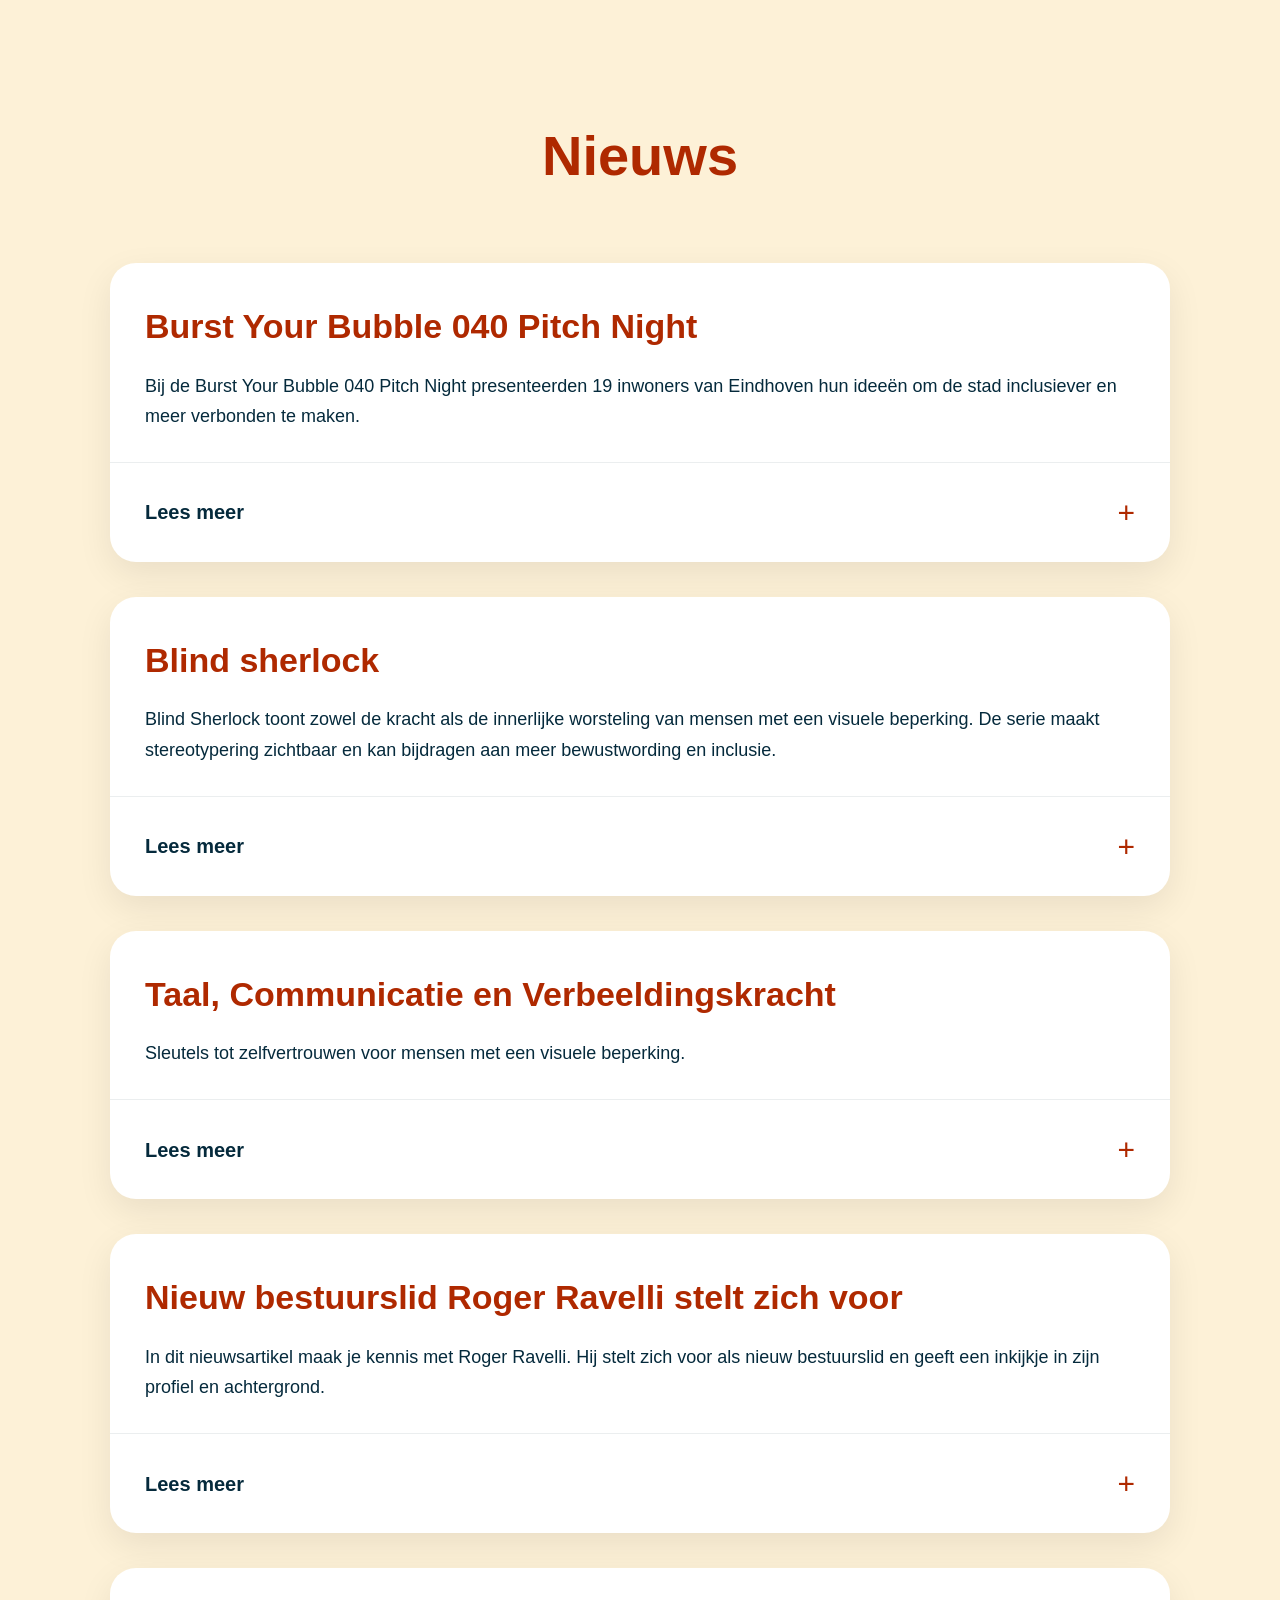
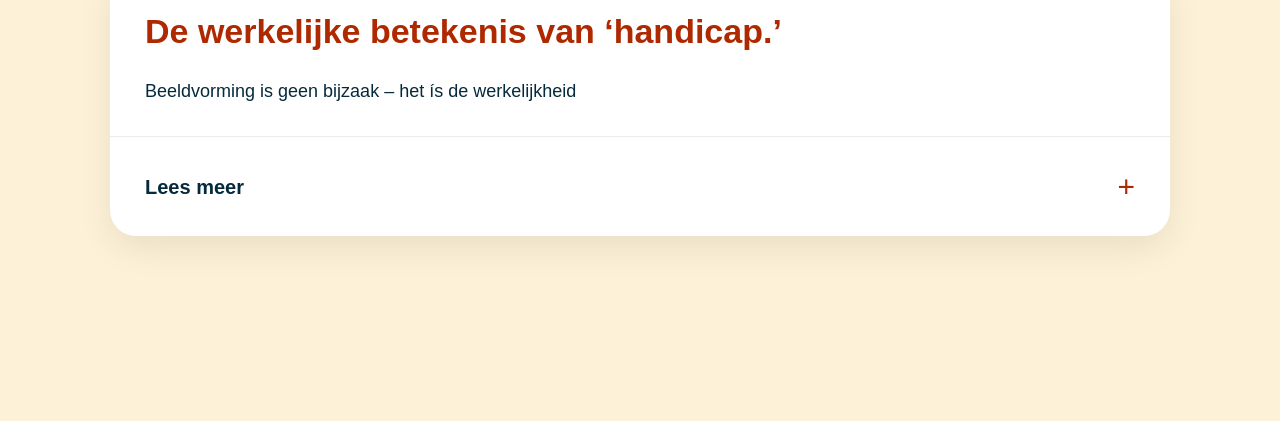
==== nieuws.html @ 04411ce0 "nieuwe paginas" ====
<!DOCTYPE html>
<html lang="en">

<head>
    <meta charset="UTF-8">
    <meta name="viewport" content="width=device-width, initial-scale=1.0">
    <title>Nieuws</title>
    <link href="nieuws.css" rel="stylesheet">

</head>

<body>
    <header>

    </header>
        <main>
            <h1>Nieuws</h1>
            <section>
                <h2>Burst Your Bubble 040 Pitch Night</h2>

                <p>
                    Bij de Burst Your Bubble 040 Pitch Night presenteerden 19 inwoners van Eindhoven hun ideeën om de
                    stad inclusiever en meer verbonden te maken.
                </p>

                <details>
                    <summary>Lees meer</summary>

                    <p>
                        Tijdens de Burst Your Bubble 040 Pitch Night werden 19 ideeën gepresenteerd door creatieve en
                        verbindende inwoners met doel Eindhoven de meest inclusieve stad van Nederland maken.

                    <p>De jury selecteerde de top 6, waaruit het publiek uiteindelijk deze 3 winnaars koos:
                        Peter Meulenman en Gerard Kwak van VIPLab, een ontmoetings en maakplek voor slechtzienden.
                        Marjolein Gravendeel, Sneha Rani Augustine en Wilma Hartman van Open Space Classroom, een
                        initiatief voor basisscholen dat gericht is op meer verbinding en empowerment onder kinderen.
                        Carine Visagie met Between Strangers: Eindhoven, een podcast die echte verhalen vertelt.
                        "We zijn ontzettend trots op alle pitchers en op iedereen in het publiek die heeft gestemd op de
                        finalisten", aldus organisator Ineke Hurkmans. "We blijven met hen samenwerken om Eindhoven
                        inclusiever te maken."
                        De volgende Burst Your Bubble 040-bijeenkomst vindt plaats op 23 februari in de Hangar in
                        Meerhoven.</p>

                    <ul>
                        <li>19 ideeën gepresenteerd</li>
                        <li>3 winnende projecten</li>
                        <li>Focus op inclusie in Eindhoven</li>
                    </ul>
                </details>
            </section>



            <section>
                <h2>Blind sherlock</h2>

                <p>
                    Blind Sherlock toont zowel de kracht als de innerlijke worsteling van mensen met een visuele
                    beperking. De serie maakt stereotypering zichtbaar en kan bijdragen aan meer bewustwording en
                    inclusie.
                </p>

                <details>
                    <summary>Lees meer</summary>

                    <p>
                        Tijdens de Burst Your Bubble 040 Pitch Night werden 19 ideeën gepresenteerd door creatieve en
                        verbindende inwoners met doel Eindhoven de meest inclusieve stad van Nederland maken.

                    <p>Blind sherlock is een serie op Netflix die gaat vooral over een man die visueel beperkt is en bij
                        de politie solliciteert om zijn bijzondere natuurlijke gave te laten blijken. En die gave houdt
                        in dat hij geluiden goed kan filteren, deze kan identificeren en interpreteren om een misdaad
                        mede op te lossen. De hoofdrolspeler Bart Kelchtermans (Roman in de serie) is in werkelijkheid
                        ook blind en komt ook zeker waarheidsgetrouw over. De serie is leuk entertainment, spannend en
                        geeft een inkijkje in de wereld van blinden en slechtzienden. Het lijkt me interessant om hier
                        even bij stil te staan en wat analyse op los te laten, hetzij zeer beperkt. Als ervaringsgenoot
                        en psycholoog vind ik het interessant om hier wat dieper op in te gaan. Ik wil graag een korte
                        analyse maken van het personage en hoe dat overeenkomt met de realiteit. Ik denk dat we hier wel
                        wat van kunnen leren mbt bewustzijn creëren voor de doelgroep en dat de vips (visually impaired
                        person) zelf ook meer inzicht in zichzelf kunnen krijgen. De serie laat bijvoorbeeld ook wat
                        stereotyperingen zien t.a.v. mensen met een visuele beperking. men is weinig bekend met vips,
                        zien ze niet in de omgeving. Wij zijn weinig zichtbaar in het straatbeeld althans de stoklopers,
                        maar vele slechtzienden lopen niet met een stok of hebben die misschien in de tas verborgen! By
                        the way, er zijn minimaal 500 000 vips in NL, vele zijn onderweg met een progressieve aandoening
                        en er komt een schokkende toename de komende jaren, ruim 1miljoen in 2050. Roman in de serie is
                        begaafd om geluiden te identificeren die zienden minder goed kunnen waarnemen. Dit is of kan
                        zeker ook in de werkelijkheid zo zijn. We zijn immers afhankelijk om hier focus op te hebben,
                        vooral om goed te oriënteren, onze weg te vinden en te overleven. In wezen zoeken wij vips een
                        soort compensatie door de ogen te vervangen. Er zijn vips die daarom ook werken bij de politie
                        of andere organisaties die geluiden, stemmen of gevoeligheden kunnen identificeren, zoals bij
                        klantenservice om vooral klanten goed te woord te staan en adequaat kunnen helpen. Hier kan je
                        nog veel sterker op inspelen door juist deze skills nog veel scherper te ontwikkelen. Hier
                        zitten nog vele banen in het verschiet als dat bewustzijn eenmaal is ingedaald, ook bij de
                        doelgroep zelf, maar zeker bij potentiële werkgevers. Wij zijn hiermee bezig om passende
                        trainingen voor te ontwikkelen. Je ziet dan dat je de focus kunt leggen op het versterken van
                        taalvermogen, communicatie en verbeeldingskracht. Deze elementen zijn voor iedereen van groot
                        belang, maar voor vips essentieel om te overleven en om het leven ook zinvol te maken en
                        betekenis te geven. Het gaat van overleven naar zinvol leven. Terug naar de serie. Opvallend ook
                        de motivatie van Roman dat hij zich wil bewijzen t.a.v. de omgeving. Het is vaak een strijd om
                        net zo goed te willen zijn als zienden of zelfs ze te overtreffen omdat je vaak niet serieus
                        wordt genomen, bijvoorbeeld, wat kan je nu met een oogbeperking betekenen in de samenleving!
                        Hier zitten vele psycho-sociale processen achter: met name je plaats vinden in de samenleving en
                        je leven vorm te geven. Dit zijn ingewikkelde processen en zorgt voor veel stress, onzekerheid
                        en heeft vooral doorzettingsvermogen nodig en te zien wat jouw ware identiteit is. De kunst om
                        het participeren ook niet te zien als strijd met anderen, maar je eigen weg vinden met jouw
                        kwaliteiten, want niemand is hetzelfde en heeft andere kwaliteiten. Het gaat om elkaar aan te
                        vullen. Wat de een mist heeft de ander in zich principe! Iedereen wil namelijk participeren,
                        maar hoe doe je dat? Ook Roman worstelt met zijn identiteit, overvraagt zichzelf, is teveel op
                        zijn ego-gericht, heeft moeite met verandering en zijn acceptatieproces mbt tot zijn
                        oogbeperking is wat wankel. En dat merk je als de situatie erg stressvol wordt en je identiteit
                        niet goed geworteld is. Ook dit zijn normale processen voor vips en moet je mee leren omgaan. Je
                        ziet ook dat als hij zich meer openstelt, de situatie meer bewust is geworden en minder
                        ego-gericht is er een ander perspectief ontwaakt. Deze serie is natuurlijk fictie, maar heeft
                        zeker elementen in zich waar we iets mee kunnen, waar we bewust van kunnen worden. Ik weet niet
                        wat de intenties waren van de schrijvers, maar het kan werken om meer bewustzijn te creëren met
                        deze serie. Maar we moeten wel weg blijven van de stereotyperingen die ook hier te zien zijn –
                        niet serieus genomen worden, meewarig worden aangekeken, wat doet die blinde hier, totdat men
                        een bijzonder talent ziet wat alles overstijgt. Laten we ervan uitgaan dat ieder mens bijzonder
                        is, vele talenten heeft, en zijn potentieel kan benutten en vooral volwaardig met eigenwaarde
                        mee wil doen in de samenleving, ieder op zijn manier. Dit is geen fictie, maar zijn feiten. Er
                        zitten echter nog steeds vele psychologische en sociale processen in de weg om als vip
                        volwaardig mee te kunnen doen in de samenleving: overheid, werkgevers, belangenorganisaties
                        moeten veel meer hun best doen om werkelijk inclusief te zijn. Ik hoop dat deze serie een
                        startpunt kan zijn tot gesprekken en inzichten creëren die de vips en de samenleving recht doen.
                        De vips moeten ook zelf veel meer bezig zijn met persoonlijke ontwikkeling om de beste versie
                        van zichzelf te ontwikkelen. Tevens is het aan de samenleving als geheel om een juist beeld te
                        krijgen van vips en ruimte maken voor volledige participatie, dat is geen trend, maar een
                        noodzaak. We worden hier allemaal wijzer van.</p>

                    <!-- <ul>
                        <li>19 ideeën gepresenteerd</li>
                        <li>3 winnende projecten</li>
                        <li>Focus op inclusie in Eindhoven</li>
                    </ul> -->
                </details>
            </section>

            <section>
                <h2>Taal, Communicatie en Verbeeldingskracht</h2>

                <p>
                    Sleutels tot zelfvertrouwen voor mensen met een visuele beperking.
                </p>

                <details>
                    <summary>Lees meer</summary>

                    <p>
                        Voor mensen met een visuele beperking is het dagelijks leven vaak ingericht op aanpassing en
                        overleving. Dit vraagt veel energie en aandacht, en het risico bestaat dat er daardoor te weinig
                        ruimte overblijft voor persoonlijke groei op andere gebieden — zoals taalontwikkeling,
                        communicatie en verbeeldingskracht. Terwijl juist deze vermogens fundamenteel zijn voor een
                        volwaardig, betekenisvol leven.
                        Meer dan woorden: waarom taal zo belangrijk is?
                        Wanneer het zicht afneemt of geheel verdwijnt, wordt het horen en begrijpen van taal de
                        belangrijkste manier om contact te maken met de wereld en met anderen. Gezichtsuitdrukkingen,
                        lichaamstaal en visuele context vallen weg. Daardoor moet je kunnen vertrouwen op wat iemand
                        zegt — en vooral op hoe het gezegd wordt. Toon, nuance, emotionele lading en woordkeuze krijgen
                        ineens een veel grotere betekenis. </p>

                    <article>
                        <h3>Het onderbelichte belang van verbeeldingskracht
                        </h3>

                        <p>
                            Naast taal is ook verbeeldingskracht onmisbaar. Als je niet kunt zien wat iemand bedoelt,
                            moet je het je kunnen voorstellen. Innerlijke beelden maken het mogelijk om informatie te
                            interpreteren, gesprekken te volgen en ideeën tot leven te brengen. Verbeeldingskracht helpt
                            bovendien om creatief te denken, om nieuwe oplossingen te vinden en om richting te geven aan
                            je leven en werk. Het is het startpunt van elke droom en elk doel. Zonder verbeelding
                            blijven mogelijkheden onzichtbaar en benut je niet je ware potentieel.
                        </p>

                        <h3>Waarom komt dit zo weinig tot bloei?</h3>
                        <p>

                            Veel mensen met een visuele beperking zijn vooral bezig met ‘overleven’ in plaats van
                            ‘leven’. De focus ligt op praktische uitdagingen, en dat gaat vaak ten koste van
                            zelfreflectie, taalontwikkeling en mentale groei. Daardoor ontstaat een beperkte blik op wat
                            er mogelijk is — en wordt communicatie vlak en onvolledig. Het gevolg? Een verarming van het
                            denken, een kwetsbaarder mentaal welzijn en soms zelfs psychisch-sociale klachten. Terwijl
                            juist taal, communicatie en verbeeldingskracht het fundament vormen van mentaal krachtig
                            zijn.
                        </p>

                        <h3>Investeren in taal is investeren in jezelf
                        </h3>
                        <p>
                            Bewust werken aan je taalvermogen en communicatieve vaardigheden is daarom geen luxe, maar
                            noodzaak. Het vergroot je denkvermogen, versterkt je zelfbeeld, en geeft je de mogelijkheid
                            om jezelf krachtiger neer te zetten — in gesprekken, in werk, in relaties. Hoe beter je je
                            kunt uitdrukken, hoe beter je in staat bent om ideeën te verwoorden, gevoelens te delen en
                            richting te geven aan je leven. Taal is niet alleen functioneel; het is ook een vorm van
                            zelfzorg en zelfontwikkeling.
                        </p>

                        <h3>Van beperking naar betekenisvol leven
                        </h3>
                        <p>
                            Een visuele beperking hoeft geen belemmering te zijn om werk te doen dat bij je past, of om
                            volwaardig deel te nemen aan de samenleving. Sterker nog: mensen met een visuele beperking
                            beschikken vaak over unieke talenten, gevoeligheden en inzichten die van grote waarde zijn
                            voor de maatschappij. Door te investeren in taal, communicatie en verbeeldingskracht kun je
                            deze kwaliteiten zichtbaar — en hoorbaar — maken. Zo kun je met zelfvertrouwen je plek
                            innemen, niet geleid door zicht, maar door inzicht.
                        </p>

                        <h3>Tot slot</h3>
                        <p>
                            We zijn ons vaak te weinig bewust van hoe belangrijk taal, communicatie en
                            verbeeldingskracht zijn. Zeker voor mensen met een visuele beperking vormen deze vermogens
                            de sleutel tot zelfredzaamheid, mentale gezondheid en een betekenisvol bestaan. Laat je niet
                            leiden door wat je niet kunt zien, maar door wat je in je hebt. </p>
                    </article>
                </details>
            </section>

            <section>
                <h2>Nieuw bestuurslid Roger Ravelli stelt zich voor</h2>

                <p>
                    In dit nieuwsartikel maak je kennis met Roger Ravelli. Hij stelt zich voor als nieuw bestuurslid en
                    geeft een inkijkje in zijn profiel en achtergrond.
                </p>

                <details>
                    <summary>Lees meer</summary>

                    <h3>Roger Ravelli – Profielschets</h3>
                    <p>Roger Ravelli (1966) groeide op in Bilthoven, als praktische denker en doener in een gezin vol
                        academici. Na de MTS en later de HTS Werktuigbouwkunde werkte hij in uiteenlopende technische en
                        creatieve omgevingen, waaronder ruim 5 jaar bij de Rijksakademie van Beeldende Kunsten, en 22
                        jaar bij NOVEM, AgentschapNL en de Rijksdienst voor Ondernemend Nederland (RVO). Toen op zijn
                        43ste de diagnose Centrale Areolaire Chorioidea Dystrofie werd gesteld, vielen de puzzelstukjes
                        op hun plaats. Zijn hele leven zag hij zwarte vlekken voor zijn ogen die door niemand serieus
                        werden genomen. Bij zijn diagnose was zijn zicht nog maar 20% en sindsdien is het teruggelopen.
                        Deze ingrijpende wending dwong hem zijn leven opnieuw in te richten. Via persoonlijke coaching,
                        visuele revalidatie en zijn passie voor beeldhouwen ontdekte hij nieuwe manieren om zijn
                        creativiteit en vakmanschap in te zetten. Filosofie en zelfreflectie kregen een belangrijke
                        plaats in zijn leven. In zijn vrijwilligerswerk combineert hij techniek, creativiteit en
                        mensgericht denken. Deze vaardigheden hoopt hij ook bij Stichting Videlio in te zetten om
                        innovatieve oplossingen te helpen ontwikkelen en implementeren die niet alleen technisch
                        uitblinken, maar ook toegankelijk en betekenisvol zijn voor deze doelgroep. Roger: “mijn ambitie
                        bij Stichting Videlio is om projecten te realiseren die verbinden, inspireren en duurzame impact
                        maken. Daarbij ligt mijn focus op het vertalen van complexe technische mogelijkheden naar
                        gebruiksvriendelijke toepassingen, met oog voor inclusie en beleving. Mijn persoonlijke
                        achtergrond leert me dat beperkingen vaak deuren openen naar nieuwe perspectieven. Ik ben er
                        goed in om verschillende brillen op te zetten om naar mezelf, de wereld en de samenleving te
                        kijken. Samen met anderen leer ik anders te zien.”</p>
                </details>
            </section>

            <section>
                <h2>De werkelijke betekenis van ‘handicap.’</h2>

                <p>
                    Beeldvorming is geen bijzaak – het ís de werkelijkheid </p>
                <details>
                    <summary>Lees meer</summary>

                    <h3>Roger Ravelli – Profielschets</h3>
                    <p>
                        De werkelijke betekenis van 'handicap.'
                        Hoe wij praten over mensen met een beperking, bepaalt hoe we hen zien. Hoe wij praten over
                        onszelf, bepaalt wie we durven zijn. Beeldvorming is geen oppervlakkig concept – het zit diep in
                        ons brein verweven. Als mensen steeds horen wat ze niet kunnen, dan zullen ze dat vaak gaan
                        geloven. Als ze alleen in hokjes worden geplaatst, is er weinig ruimte om buiten die kaders te
                        groeien. Daarom is het zo belangrijk om bewust te zijn van taal: metaforen, toon, verwachting,
                        beeldvorming. En om de ruimte te creëren om anders te kijken, anders te luisteren en anders te
                        spreken – zodat ook mensen met een visuele beperking zichzelf kunnen verwoorden in eigen taal,
                        op eigen wijze. Want pas dan komt ware inclusie tot bloei</p>
                    <h3>Wat is een Handicap eigenlijk?
                    </h3>
                    <p>Wat ís een handicap eigenlijk? Die vraag lijkt eenvoudig, maar is dat allerminst. Het antwoord
                        hangt sterk af van het perspectief dat je hanteert – en van de taal die je gebruikt. In het
                        sociale model betekent een handicap: het resultaat van een omgeving die niet toegankelijk, niet
                        inclusief en niet ingesteld is op mensen met een beperking. Een handicap is dus geen individueel
                        defect, maar een interactieprobleem. Je ondervindt pas een beperking, wanneer je omgeving je
                        belemmert om mee te doen. Denk aan het openbaar vervoer: als je niet kunt instappen omdat er
                        geen loopbrug is, geen begeleiding beschikbaar is of geen duidelijke bewegwijzering is voor
                        blinden en slechtzienden, dan ontstaat de handicap. Niet omdat jij faalt, maar omdat de omgeving
                        tekortschiet. Een functiebeperking heb je nu eenmaal – fysiek, zintuiglijk of anderszins. Maar
                        de toegankelijkheid van de wereld om je heen, zowel fysiek als sociaal, bepaalt of je daarin
                        kunt functioneren met eigen regie en waardigheid.</p>
                    <h3>
                        Waar komt het woord ‘handicap’ eigenlijk vandaan?</h3>
                    <p>De oorsprong van het woord is opvallend: ‘handicap’ komt van het Engelse hand-in-cap, een gokspel
                        uit de 17e eeuw waarin men zijn inzet verborgen hield in een pet. Je was ‘beperkt’ omdat je iets
                        niet kon zien. Later werd het begrip overgenomen in de paardenrensport: het snelste paard kreeg
                        een gewicht om de nek of moest met een achterstand beginnen – een ‘handicap’ om de wedstrijd
                        eerlijker te maken. Het doel was balans. Pas veel later verschoof de betekenis naar mensen: van
                        sport naar tekort, van gelijkmaker naar achterstand. Zelf heb ik het begrip nog gekend in de
                        sport. Ik was goed in biljart, en moest met een hogere score winnen dan mijn tegenstander binnen
                        hetzelfde aantal beurten – ook dat was een handicap. Ook bij voetbal onder kinderen komt dit
                        voor: het zwakkere team krijgt een voorsprong. De handicap is daar dus een spelregel voor
                        gelijkheid. Maar toen deze sportterm werd toegepast op mensen, veranderde het van een neutrale
                        in een negatieve lading: een beperking, een gebrek, een afwijking. Zo ontstond ook het woord
                        ‘invalide’ – letterlijk: minder geldig. Een pijnlijk woord, dat helaas nog steeds wordt
                        gebruikt. Laten we woorden als ‘invalide’ en ‘mindervalide’ achter ons laten. Ze reduceren
                        mensen tot minder-zijn. En dat zijn ze niet. Taal vormt beeldvorming – wees bewust We nemen taal
                        vaak onbewust over. Ook mensen met een beperking gaan zichzelf soms zien zoals de samenleving
                        hen benoemt. Dat maakt taal een krachtig instrument – maar ook een gevaarlijk wapen. Woorden
                        creëren beelden. En beelden sturen gedrag. Daarom is het cruciaal om het begrip ‘handicap’ niet
                        toe te passen op de persoon, maar op de context. De samenleving heeft een handicap – niet de
                        mens. Een ontoegankelijke omgeving, uitsluiting op school of werk, sociaal isolement: dát is
                        waar de beperking ontstaat. Toegankelijkheid moet breed worden begrepen: in infrastructuur,
                        communicatie, onderwijs, cultuur, zorg, arbeid en sociale relaties. En tegelijkertijd is het
                        geen eenrichtingsverkeer. Ook de persoon met een beperking draagt verantwoordelijkheid: om zich
                        te ontwikkelen, weerbaar te zijn, op te komen voor zijn rechten en zijn plek op te eisen in de
                        samenleving. Inclusie is een gezamenlijke verantwoordelijkheid. Van beleidsmakers, burgers én
                        mensen met een beperking zelf.</p>
                    <h3>Van beperkingen naar leven in mogelijkheden
                    </h3>
                    <p>We moeten af van het idee dat een beperking het volledige beeld van een mens bepaalt. Mensen zijn
                        geen ‘gehandicapten’ – ze zijn mensen mét een functiebeperking. En die functiebeperking zegt
                        niets over hun waarde, hun kracht of hun toekomst. We plakken te vaak het label van ‘beperking’
                        op het hele mens-zijn. Maar dat is een cognitieve misser: het brein houdt ons voor de gek. We
                        zien wat afwijkt, vergroten het, en maken het bepalend. Maar in werkelijkheid is de mens zoveel
                        méér dan zijn beperking. Daarom pleit ik voor een ander perspectief: Ik heb geen handicap. Ik
                        heb een oogprobleem. Mijn omgeving is vaak onvoldoende ingericht op die beperking. Dus het is de
                        samenleving die een beperking heeft – niet ik. Mijn verantwoordelijkheid is om mentaal sterk te
                        blijven, weerbaar en veerkrachtig te zijn. Om mij zichtbaar te maken, op te komen voor mijn
                        plek, en gewoon als mens behandeld te worden.</p>
                    <h3>Verschillende modellen – verschillende werkelijkheden</h3>
                    <p>De manier waarop we naar beperkingen kijken, bepaalt hoe we beleid maken, onderwijs inrichten en
                        sociale omgang vormgeven. Verschillende modellen bieden verschillende lenzen: Het medisch model:
                        focust op het fixen van het individu Het sociale model: focust op drempels in de samenleving Het
                        culturele model: focust op identiteit en beleving Het mensenrechtenmodel: focust op
                        rechtvaardigheid en participatie Het VN-Verdrag inzake de rechten van personen met een handicap
                        is een voorbeeld van het mensenrechtenmodel. Het beschouwt handicap als een tekort aan
                        bewustzijn en toegankelijkheid in de samenleving. Daarom zijn wetten en waarborgen nodig – want
                        inclusie komt niet vanzelf. Tot slot: taal is nooit neutraal De woorden die we gebruiken, vormen
                        onze werkelijkheid. Ze bepalen hoe we kijken, denken en voelen. Ze creëren ruimte of sluiten
                        uit. Laten we dus bewust en zorgvuldig omgaan met onze taal. Laten we durven spreken over wat
                        wringt, wat schuurt, wat beter kan. Laten we de verantwoordelijkheid nemen om inclusie niet als
                        trend, maar als noodzaak te zien. Want uiteindelijk gaat het niet om het label ‘handicap’, maar
                        om het mens-zijn daarachter. Auteur John Willemse</p>
                </details>
            </section>
        </main>
        <footer> </footer>
    </main>
</body>

</html>
---- nieuws.css ----
* {
    box-sizing: border-box;
}

body {
    margin: 0;

    font-family: Arial, sans-serif;

    background: #FDF1D7;
    color: #052A3C;

    line-height: 1.7;
}

/* MAIN */
main {
    max-width: 1100px;
    margin: auto;

    padding: 70px 20px;
}

/* PAGINA TITEL */
main h1 {
    text-align: center;

    font-size: 56px;

    color: #AF2900;

    margin-bottom: 60px;
}

/* NIEUWS SECTION */
section {
    background: white;

    margin-bottom: 35px;

    border-radius: 26px;

    overflow: hidden;

    box-shadow:
        0 12px 35px rgba(0,0,0,0.08);

    transition:
        transform 0.3s ease,
        box-shadow 0.3s ease;
}

/* HOVER */
section:hover {
    transform: translateY(-6px);

    box-shadow:
        0 18px 40px rgba(0,0,0,0.12);
}

/* SECTION HEADER */
section h2 {
    margin: 0;

    padding: 35px 35px 15px;

    font-size: 34px;

    color: #AF2900;
}

/* INTRO TEKST */
section > p {
    padding: 0 35px 30px;

    margin: 0;

    font-size: 18px;

    color: #052A3C;
}

/* DETAILS */
details {
    border-top: 1px solid rgba(5,42,60,0.08);
}

/* SUMMARY */
details summary {
    list-style: none;

    cursor: pointer;

    padding: 24px 35px;

    font-size: 20px;
    font-weight: bold;

    color: #052A3C;

    display: flex;
    align-items: center;
    justify-content: space-between;

    transition:
        background 0.2s ease,
        color 0.2s ease;
}

/* VERBERG STANDAARD PIJL */
details summary::-webkit-details-marker {
    display: none;
}

/* CUSTOM PIJL */
details summary::after {
    content: "+";

    font-size: 30px;
    font-weight: 300;

    color: #AF2900;

    transition:
        transform 0.25s ease,
        color 0.25s ease;
}

/* OPEN STATE */
details[open] summary::after {
    transform: rotate(45deg);
}

/* HOVER */
details:hover summary {
    background: #FDF1D7;
}

/* CONTENT */
details p,
details article,
details ul {
    padding-left: 35px;
    padding-right: 35px;
}

/* PARAGRAFEN */
details p {
    font-size: 17px;

    color: #052A3C;

    margin-bottom: 24px;
}

/* SUBTITELS */
details h3 {
    font-size: 24px;

    color: #AF2900;

    margin-top: 40px;
    margin-bottom: 15px;

    padding-left: 35px;
    padding-right: 35px;
}

/* LIJST */
details ul {
    margin-bottom: 35px;
}

/* LIST ITEMS */
details li {
    background: #6B9EBD;

    color: white;

    margin-bottom: 14px;

    padding: 16px 20px;

    border-radius: 14px;

    list-style: none;

    font-weight: 600;

    box-shadow:
        0 6px 16px rgba(0,0,0,0.08);
}

/* FOOTER */
footer {
    height: 80px;
}

/* RESPONSIVE */
@media (max-width: 900px) {

    main h1 {
        font-size: 44px;
    }

    section h2 {
        font-size: 28px;
    }

}

@media (max-width: 700px) {

    main {
        padding: 50px 16px;
    }

    main h1 {
        font-size: 36px;
    }

    section h2 {
        font-size: 24px;

        padding: 28px 24px 12px;
    }

    section > p {
        padding: 0 24px 24px;

        font-size: 16px;
    }

    details summary {
        padding: 20px 24px;

        font-size: 18px;
    }

    details p,
    details article,
    details ul,
    details h3 {
        padding-left: 24px;
        padding-right: 24px;
    }

    details h3 {
        font-size: 21px;
    }

    details p {
        font-size: 16px;
    }

}
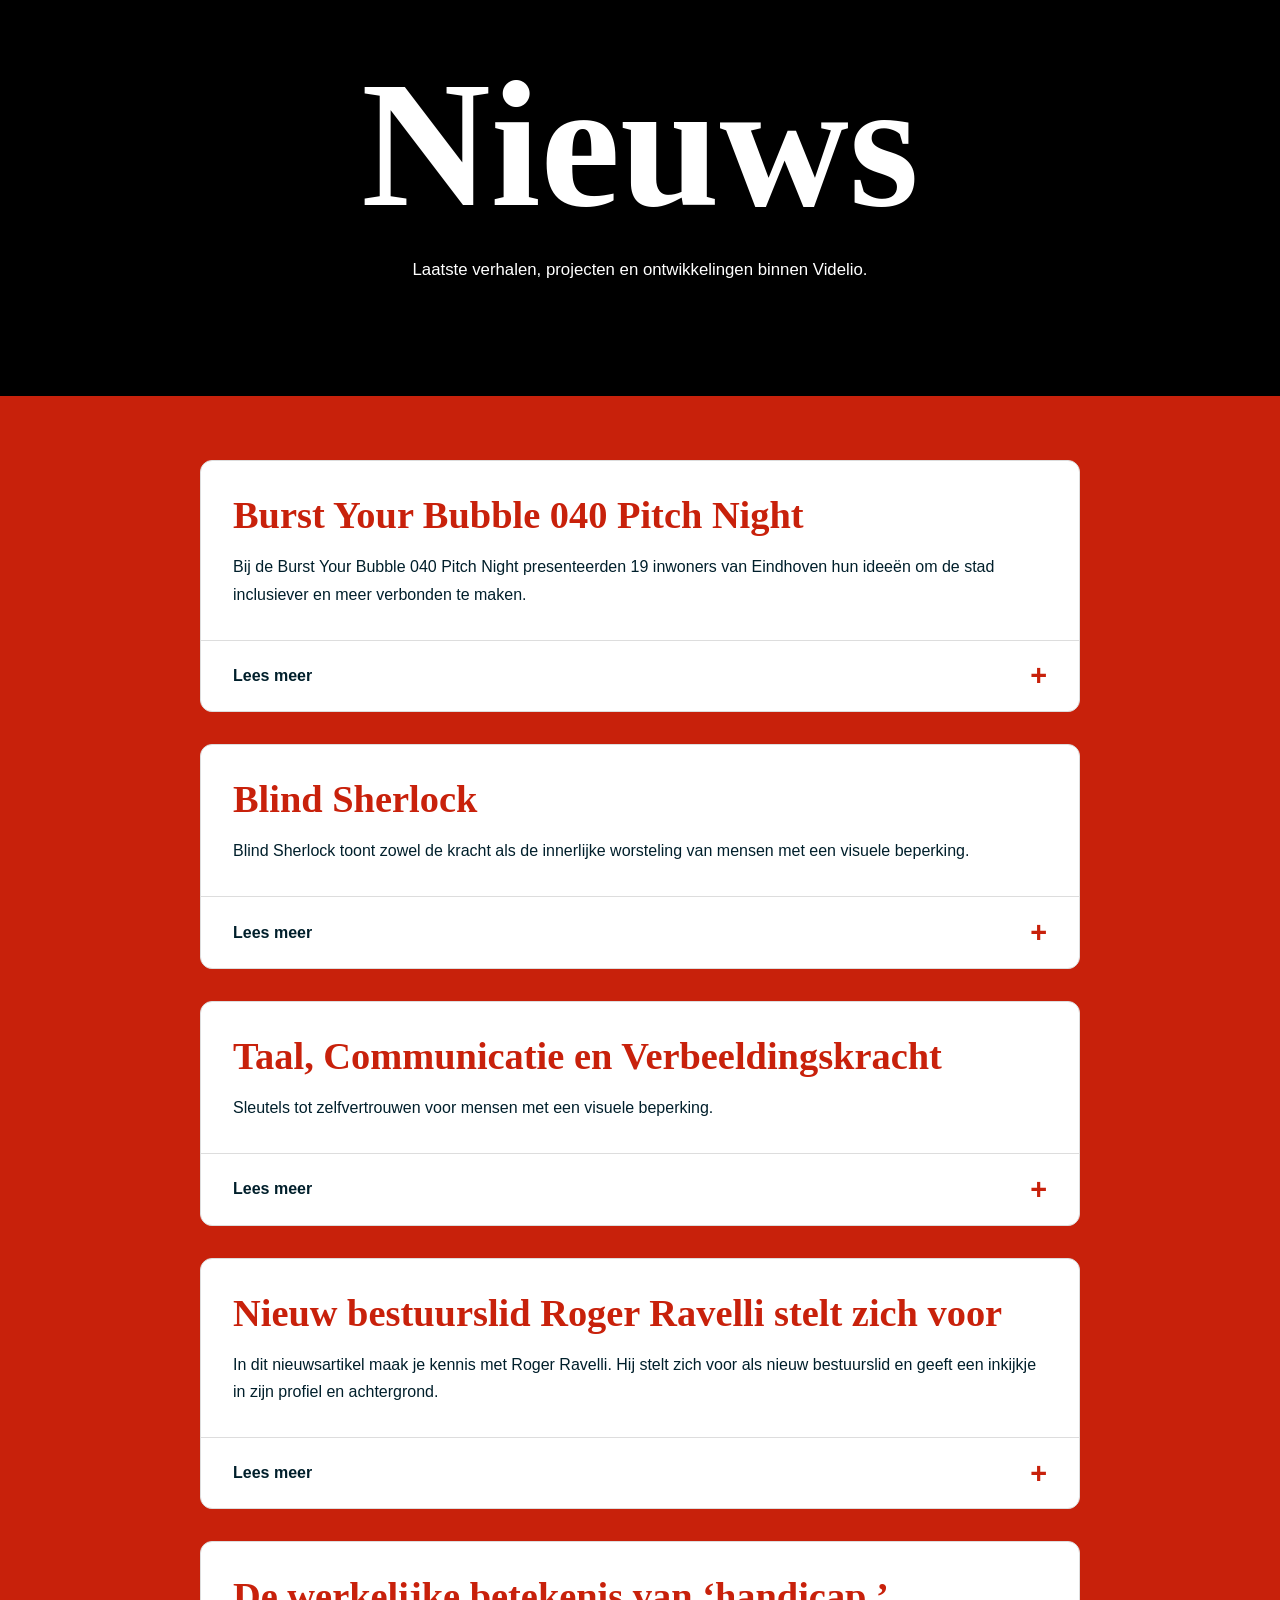
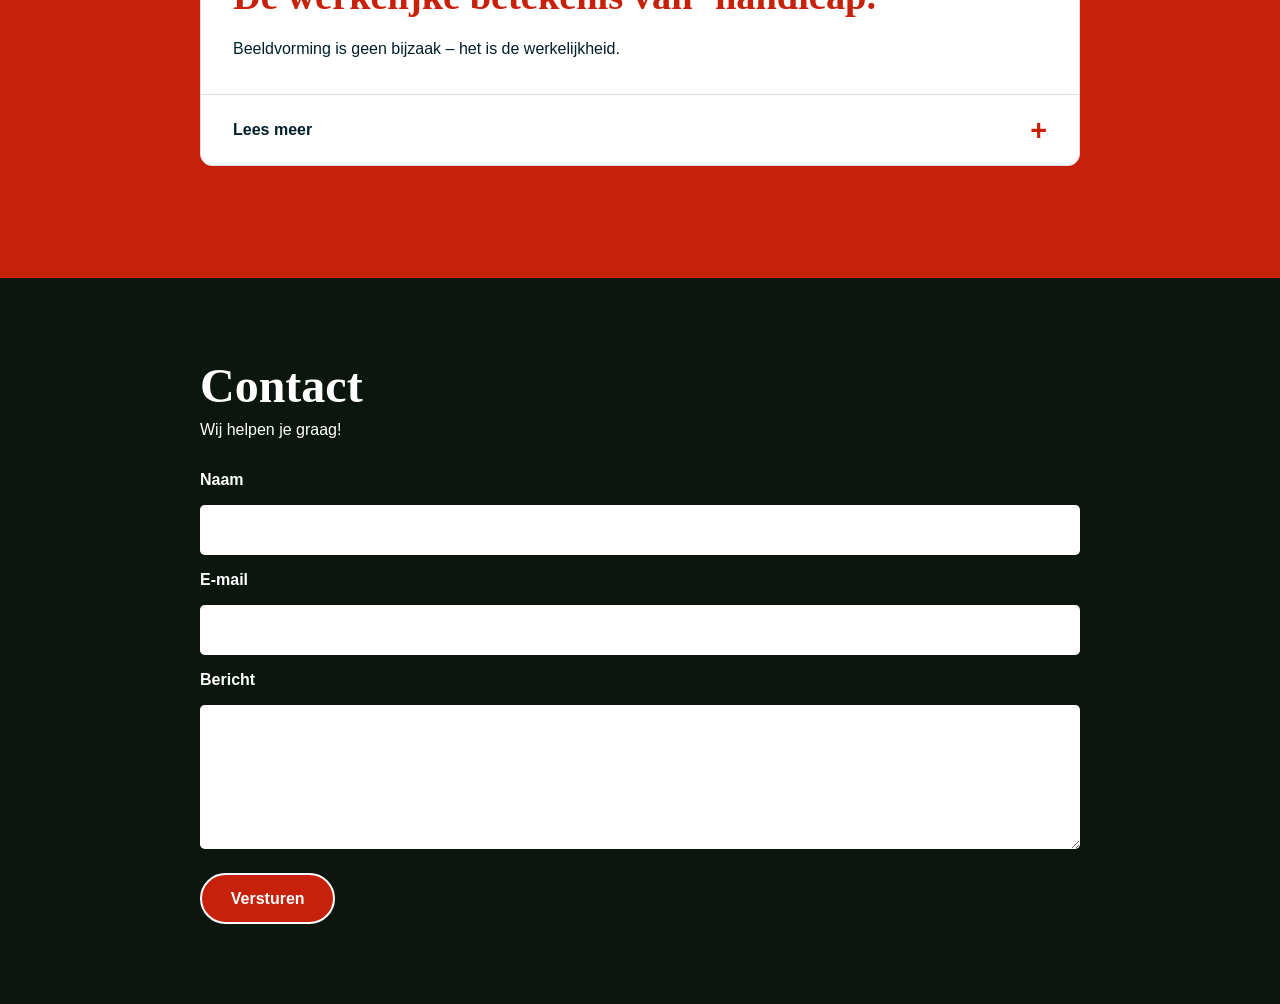
==== commit 9207e5bf: "Aanpassingen" ====
--- a/nieuws.html
+++ b/nieuws.html
@@ -1,345 +1,190 @@
 <!DOCTYPE html>
 <html lang="en">
-
+ 
 <head>
     <meta charset="UTF-8">
     <meta name="viewport" content="width=device-width, initial-scale=1.0">
-    <title>Nieuws</title>
-    <link href="nieuws.css" rel="stylesheet">
-
+    <title>Document</title>
+    <link rel="stylesheet" href="nieuws.css">
 </head>
-
+ 
 <body>
-    <header>
-
-    </header>
-        <main>
+ 
+    <main>
+        <section class="news-hero">
             <h1>Nieuws</h1>
-            <section>
-                <h2>Burst Your Bubble 040 Pitch Night</h2>
-
-                <p>
-                    Bij de Burst Your Bubble 040 Pitch Night presenteerden 19 inwoners van Eindhoven hun ideeën om de
-                    stad inclusiever en meer verbonden te maken.
-                </p>
-
-                <details>
-                    <summary>Lees meer</summary>
-
+            <p>Laatste verhalen, projecten en ontwikkelingen binnen Videlio.</p>
+        </section>
+ 
+        <section class="news-section" aria-labelledby="news-title">
+            <div class="news-container">
+                <h2 id="news-title" class="visually-hidden">Nieuwsartikelen</h2>
+ 
+                <article class="news-card">
+                    <h2>Burst Your Bubble 040 Pitch Night</h2>
+ 
                     <p>
-                        Tijdens de Burst Your Bubble 040 Pitch Night werden 19 ideeën gepresenteerd door creatieve en
-                        verbindende inwoners met doel Eindhoven de meest inclusieve stad van Nederland maken.
-
-                    <p>De jury selecteerde de top 6, waaruit het publiek uiteindelijk deze 3 winnaars koos:
-                        Peter Meulenman en Gerard Kwak van VIPLab, een ontmoetings en maakplek voor slechtzienden.
-                        Marjolein Gravendeel, Sneha Rani Augustine en Wilma Hartman van Open Space Classroom, een
-                        initiatief voor basisscholen dat gericht is op meer verbinding en empowerment onder kinderen.
-                        Carine Visagie met Between Strangers: Eindhoven, een podcast die echte verhalen vertelt.
-                        "We zijn ontzettend trots op alle pitchers en op iedereen in het publiek die heeft gestemd op de
-                        finalisten", aldus organisator Ineke Hurkmans. "We blijven met hen samenwerken om Eindhoven
-                        inclusiever te maken."
-                        De volgende Burst Your Bubble 040-bijeenkomst vindt plaats op 23 februari in de Hangar in
-                        Meerhoven.</p>
-
-                    <ul>
-                        <li>19 ideeën gepresenteerd</li>
-                        <li>3 winnende projecten</li>
-                        <li>Focus op inclusie in Eindhoven</li>
-                    </ul>
-                </details>
-            </section>
-
-
-
-            <section>
-                <h2>Blind sherlock</h2>
-
-                <p>
-                    Blind Sherlock toont zowel de kracht als de innerlijke worsteling van mensen met een visuele
-                    beperking. De serie maakt stereotypering zichtbaar en kan bijdragen aan meer bewustwording en
-                    inclusie.
-                </p>
-
-                <details>
-                    <summary>Lees meer</summary>
-
+                        Bij de Burst Your Bubble 040 Pitch Night presenteerden 19 inwoners van Eindhoven hun ideeën om
+                        de stad inclusiever en meer verbonden te maken.
+                    </p>
+ 
+                    <details>
+                        <summary>Lees meer</summary>
+ 
+                        <div class="news-content">
+                            <p>
+                                Tijdens de Burst Your Bubble 040 Pitch Night werden 19 ideeën gepresenteerd door
+                                creatieve en verbindende inwoners met doel Eindhoven de meest inclusieve stad van
+                                Nederland maken.
+                            </p>
+ 
+                            <p>
+                                De jury selecteerde de top 6, waaruit het publiek uiteindelijk drie winnaars koos. De
+                                ideeën richten zich op ontmoeting, bewustwording en inclusie.
+                            </p>
+ 
+                            <ul>
+                                <li>19 ideeën gepresenteerd</li>
+                                <li>3 winnende projecten</li>
+                                <li>Focus op inclusie in Eindhoven</li>
+                            </ul>
+                        </div>
+                    </details>
+                </article>
+ 
+                <article class="news-card">
+                    <h2>Blind Sherlock</h2>
+ 
                     <p>
-                        Tijdens de Burst Your Bubble 040 Pitch Night werden 19 ideeën gepresenteerd door creatieve en
-                        verbindende inwoners met doel Eindhoven de meest inclusieve stad van Nederland maken.
-
-                    <p>Blind sherlock is een serie op Netflix die gaat vooral over een man die visueel beperkt is en bij
-                        de politie solliciteert om zijn bijzondere natuurlijke gave te laten blijken. En die gave houdt
-                        in dat hij geluiden goed kan filteren, deze kan identificeren en interpreteren om een misdaad
-                        mede op te lossen. De hoofdrolspeler Bart Kelchtermans (Roman in de serie) is in werkelijkheid
-                        ook blind en komt ook zeker waarheidsgetrouw over. De serie is leuk entertainment, spannend en
-                        geeft een inkijkje in de wereld van blinden en slechtzienden. Het lijkt me interessant om hier
-                        even bij stil te staan en wat analyse op los te laten, hetzij zeer beperkt. Als ervaringsgenoot
-                        en psycholoog vind ik het interessant om hier wat dieper op in te gaan. Ik wil graag een korte
-                        analyse maken van het personage en hoe dat overeenkomt met de realiteit. Ik denk dat we hier wel
-                        wat van kunnen leren mbt bewustzijn creëren voor de doelgroep en dat de vips (visually impaired
-                        person) zelf ook meer inzicht in zichzelf kunnen krijgen. De serie laat bijvoorbeeld ook wat
-                        stereotyperingen zien t.a.v. mensen met een visuele beperking. men is weinig bekend met vips,
-                        zien ze niet in de omgeving. Wij zijn weinig zichtbaar in het straatbeeld althans de stoklopers,
-                        maar vele slechtzienden lopen niet met een stok of hebben die misschien in de tas verborgen! By
-                        the way, er zijn minimaal 500 000 vips in NL, vele zijn onderweg met een progressieve aandoening
-                        en er komt een schokkende toename de komende jaren, ruim 1miljoen in 2050. Roman in de serie is
-                        begaafd om geluiden te identificeren die zienden minder goed kunnen waarnemen. Dit is of kan
-                        zeker ook in de werkelijkheid zo zijn. We zijn immers afhankelijk om hier focus op te hebben,
-                        vooral om goed te oriënteren, onze weg te vinden en te overleven. In wezen zoeken wij vips een
-                        soort compensatie door de ogen te vervangen. Er zijn vips die daarom ook werken bij de politie
-                        of andere organisaties die geluiden, stemmen of gevoeligheden kunnen identificeren, zoals bij
-                        klantenservice om vooral klanten goed te woord te staan en adequaat kunnen helpen. Hier kan je
-                        nog veel sterker op inspelen door juist deze skills nog veel scherper te ontwikkelen. Hier
-                        zitten nog vele banen in het verschiet als dat bewustzijn eenmaal is ingedaald, ook bij de
-                        doelgroep zelf, maar zeker bij potentiële werkgevers. Wij zijn hiermee bezig om passende
-                        trainingen voor te ontwikkelen. Je ziet dan dat je de focus kunt leggen op het versterken van
-                        taalvermogen, communicatie en verbeeldingskracht. Deze elementen zijn voor iedereen van groot
-                        belang, maar voor vips essentieel om te overleven en om het leven ook zinvol te maken en
-                        betekenis te geven. Het gaat van overleven naar zinvol leven. Terug naar de serie. Opvallend ook
-                        de motivatie van Roman dat hij zich wil bewijzen t.a.v. de omgeving. Het is vaak een strijd om
-                        net zo goed te willen zijn als zienden of zelfs ze te overtreffen omdat je vaak niet serieus
-                        wordt genomen, bijvoorbeeld, wat kan je nu met een oogbeperking betekenen in de samenleving!
-                        Hier zitten vele psycho-sociale processen achter: met name je plaats vinden in de samenleving en
-                        je leven vorm te geven. Dit zijn ingewikkelde processen en zorgt voor veel stress, onzekerheid
-                        en heeft vooral doorzettingsvermogen nodig en te zien wat jouw ware identiteit is. De kunst om
-                        het participeren ook niet te zien als strijd met anderen, maar je eigen weg vinden met jouw
-                        kwaliteiten, want niemand is hetzelfde en heeft andere kwaliteiten. Het gaat om elkaar aan te
-                        vullen. Wat de een mist heeft de ander in zich principe! Iedereen wil namelijk participeren,
-                        maar hoe doe je dat? Ook Roman worstelt met zijn identiteit, overvraagt zichzelf, is teveel op
-                        zijn ego-gericht, heeft moeite met verandering en zijn acceptatieproces mbt tot zijn
-                        oogbeperking is wat wankel. En dat merk je als de situatie erg stressvol wordt en je identiteit
-                        niet goed geworteld is. Ook dit zijn normale processen voor vips en moet je mee leren omgaan. Je
-                        ziet ook dat als hij zich meer openstelt, de situatie meer bewust is geworden en minder
-                        ego-gericht is er een ander perspectief ontwaakt. Deze serie is natuurlijk fictie, maar heeft
-                        zeker elementen in zich waar we iets mee kunnen, waar we bewust van kunnen worden. Ik weet niet
-                        wat de intenties waren van de schrijvers, maar het kan werken om meer bewustzijn te creëren met
-                        deze serie. Maar we moeten wel weg blijven van de stereotyperingen die ook hier te zien zijn –
-                        niet serieus genomen worden, meewarig worden aangekeken, wat doet die blinde hier, totdat men
-                        een bijzonder talent ziet wat alles overstijgt. Laten we ervan uitgaan dat ieder mens bijzonder
-                        is, vele talenten heeft, en zijn potentieel kan benutten en vooral volwaardig met eigenwaarde
-                        mee wil doen in de samenleving, ieder op zijn manier. Dit is geen fictie, maar zijn feiten. Er
-                        zitten echter nog steeds vele psychologische en sociale processen in de weg om als vip
-                        volwaardig mee te kunnen doen in de samenleving: overheid, werkgevers, belangenorganisaties
-                        moeten veel meer hun best doen om werkelijk inclusief te zijn. Ik hoop dat deze serie een
-                        startpunt kan zijn tot gesprekken en inzichten creëren die de vips en de samenleving recht doen.
-                        De vips moeten ook zelf veel meer bezig zijn met persoonlijke ontwikkeling om de beste versie
-                        van zichzelf te ontwikkelen. Tevens is het aan de samenleving als geheel om een juist beeld te
-                        krijgen van vips en ruimte maken voor volledige participatie, dat is geen trend, maar een
-                        noodzaak. We worden hier allemaal wijzer van.</p>
-
-                    <!-- <ul>
-                        <li>19 ideeën gepresenteerd</li>
-                        <li>3 winnende projecten</li>
-                        <li>Focus op inclusie in Eindhoven</li>
-                    </ul> -->
-                </details>
-            </section>
-
-            <section>
-                <h2>Taal, Communicatie en Verbeeldingskracht</h2>
-
-                <p>
-                    Sleutels tot zelfvertrouwen voor mensen met een visuele beperking.
-                </p>
-
-                <details>
-                    <summary>Lees meer</summary>
-
+                        Blind Sherlock toont zowel de kracht als de innerlijke worsteling van mensen met een visuele
+                        beperking.
+                    </p>
+ 
+                    <details>
+                        <summary>Lees meer</summary>
+ 
+                        <div class="news-content">
+                            <p>
+                                Blind Sherlock is een serie op Netflix die gaat over een man die visueel beperkt is en
+                                bij de politie solliciteert om zijn bijzondere natuurlijke gave te laten blijken.
+                            </p>
+ 
+                            <p>
+                                De serie maakt stereotypering zichtbaar en laat zien hoe mensen met een visuele
+                                beperking vaak anders worden bekeken. Het verhaal draagt bij aan meer bewustwording en
+                                inclusie.
+                            </p>
+ 
+                            <p>
+                                Het interessante aan het verhaal is dat het niet alleen gaat over wat iemand niet kan,
+                                maar juist over talent, perspectief en de manier waarop iemand kan bijdragen aan de
+                                samenleving.
+                            </p>
+                        </div>
+                    </details>
+                </article>
+ 
+                <article class="news-card">
+                    <h2>Taal, Communicatie en Verbeeldingskracht</h2>
+ 
                     <p>
-                        Voor mensen met een visuele beperking is het dagelijks leven vaak ingericht op aanpassing en
-                        overleving. Dit vraagt veel energie en aandacht, en het risico bestaat dat er daardoor te weinig
-                        ruimte overblijft voor persoonlijke groei op andere gebieden — zoals taalontwikkeling,
-                        communicatie en verbeeldingskracht. Terwijl juist deze vermogens fundamenteel zijn voor een
-                        volwaardig, betekenisvol leven.
-                        Meer dan woorden: waarom taal zo belangrijk is?
-                        Wanneer het zicht afneemt of geheel verdwijnt, wordt het horen en begrijpen van taal de
-                        belangrijkste manier om contact te maken met de wereld en met anderen. Gezichtsuitdrukkingen,
-                        lichaamstaal en visuele context vallen weg. Daardoor moet je kunnen vertrouwen op wat iemand
-                        zegt — en vooral op hoe het gezegd wordt. Toon, nuance, emotionele lading en woordkeuze krijgen
-                        ineens een veel grotere betekenis. </p>
-
-                    <article>
-                        <h3>Het onderbelichte belang van verbeeldingskracht
-                        </h3>
-
-                        <p>
-                            Naast taal is ook verbeeldingskracht onmisbaar. Als je niet kunt zien wat iemand bedoelt,
-                            moet je het je kunnen voorstellen. Innerlijke beelden maken het mogelijk om informatie te
-                            interpreteren, gesprekken te volgen en ideeën tot leven te brengen. Verbeeldingskracht helpt
-                            bovendien om creatief te denken, om nieuwe oplossingen te vinden en om richting te geven aan
-                            je leven en werk. Het is het startpunt van elke droom en elk doel. Zonder verbeelding
-                            blijven mogelijkheden onzichtbaar en benut je niet je ware potentieel.
-                        </p>
-
-                        <h3>Waarom komt dit zo weinig tot bloei?</h3>
-                        <p>
-
-                            Veel mensen met een visuele beperking zijn vooral bezig met ‘overleven’ in plaats van
-                            ‘leven’. De focus ligt op praktische uitdagingen, en dat gaat vaak ten koste van
-                            zelfreflectie, taalontwikkeling en mentale groei. Daardoor ontstaat een beperkte blik op wat
-                            er mogelijk is — en wordt communicatie vlak en onvolledig. Het gevolg? Een verarming van het
-                            denken, een kwetsbaarder mentaal welzijn en soms zelfs psychisch-sociale klachten. Terwijl
-                            juist taal, communicatie en verbeeldingskracht het fundament vormen van mentaal krachtig
-                            zijn.
-                        </p>
-
-                        <h3>Investeren in taal is investeren in jezelf
-                        </h3>
-                        <p>
-                            Bewust werken aan je taalvermogen en communicatieve vaardigheden is daarom geen luxe, maar
-                            noodzaak. Het vergroot je denkvermogen, versterkt je zelfbeeld, en geeft je de mogelijkheid
-                            om jezelf krachtiger neer te zetten — in gesprekken, in werk, in relaties. Hoe beter je je
-                            kunt uitdrukken, hoe beter je in staat bent om ideeën te verwoorden, gevoelens te delen en
-                            richting te geven aan je leven. Taal is niet alleen functioneel; het is ook een vorm van
-                            zelfzorg en zelfontwikkeling.
-                        </p>
-
-                        <h3>Van beperking naar betekenisvol leven
-                        </h3>
-                        <p>
-                            Een visuele beperking hoeft geen belemmering te zijn om werk te doen dat bij je past, of om
-                            volwaardig deel te nemen aan de samenleving. Sterker nog: mensen met een visuele beperking
-                            beschikken vaak over unieke talenten, gevoeligheden en inzichten die van grote waarde zijn
-                            voor de maatschappij. Door te investeren in taal, communicatie en verbeeldingskracht kun je
-                            deze kwaliteiten zichtbaar — en hoorbaar — maken. Zo kun je met zelfvertrouwen je plek
-                            innemen, niet geleid door zicht, maar door inzicht.
-                        </p>
-
-                        <h3>Tot slot</h3>
-                        <p>
-                            We zijn ons vaak te weinig bewust van hoe belangrijk taal, communicatie en
-                            verbeeldingskracht zijn. Zeker voor mensen met een visuele beperking vormen deze vermogens
-                            de sleutel tot zelfredzaamheid, mentale gezondheid en een betekenisvol bestaan. Laat je niet
-                            leiden door wat je niet kunt zien, maar door wat je in je hebt. </p>
-                    </article>
-                </details>
-            </section>
-
-            <section>
-                <h2>Nieuw bestuurslid Roger Ravelli stelt zich voor</h2>
-
-                <p>
-                    In dit nieuwsartikel maak je kennis met Roger Ravelli. Hij stelt zich voor als nieuw bestuurslid en
-                    geeft een inkijkje in zijn profiel en achtergrond.
-                </p>
-
-                <details>
-                    <summary>Lees meer</summary>
-
-                    <h3>Roger Ravelli – Profielschets</h3>
-                    <p>Roger Ravelli (1966) groeide op in Bilthoven, als praktische denker en doener in een gezin vol
-                        academici. Na de MTS en later de HTS Werktuigbouwkunde werkte hij in uiteenlopende technische en
-                        creatieve omgevingen, waaronder ruim 5 jaar bij de Rijksakademie van Beeldende Kunsten, en 22
-                        jaar bij NOVEM, AgentschapNL en de Rijksdienst voor Ondernemend Nederland (RVO). Toen op zijn
-                        43ste de diagnose Centrale Areolaire Chorioidea Dystrofie werd gesteld, vielen de puzzelstukjes
-                        op hun plaats. Zijn hele leven zag hij zwarte vlekken voor zijn ogen die door niemand serieus
-                        werden genomen. Bij zijn diagnose was zijn zicht nog maar 20% en sindsdien is het teruggelopen.
-                        Deze ingrijpende wending dwong hem zijn leven opnieuw in te richten. Via persoonlijke coaching,
-                        visuele revalidatie en zijn passie voor beeldhouwen ontdekte hij nieuwe manieren om zijn
-                        creativiteit en vakmanschap in te zetten. Filosofie en zelfreflectie kregen een belangrijke
-                        plaats in zijn leven. In zijn vrijwilligerswerk combineert hij techniek, creativiteit en
-                        mensgericht denken. Deze vaardigheden hoopt hij ook bij Stichting Videlio in te zetten om
-                        innovatieve oplossingen te helpen ontwikkelen en implementeren die niet alleen technisch
-                        uitblinken, maar ook toegankelijk en betekenisvol zijn voor deze doelgroep. Roger: “mijn ambitie
-                        bij Stichting Videlio is om projecten te realiseren die verbinden, inspireren en duurzame impact
-                        maken. Daarbij ligt mijn focus op het vertalen van complexe technische mogelijkheden naar
-                        gebruiksvriendelijke toepassingen, met oog voor inclusie en beleving. Mijn persoonlijke
-                        achtergrond leert me dat beperkingen vaak deuren openen naar nieuwe perspectieven. Ik ben er
-                        goed in om verschillende brillen op te zetten om naar mezelf, de wereld en de samenleving te
-                        kijken. Samen met anderen leer ik anders te zien.”</p>
-                </details>
-            </section>
-
-            <section>
-                <h2>De werkelijke betekenis van ‘handicap.’</h2>
-
-                <p>
-                    Beeldvorming is geen bijzaak – het ís de werkelijkheid </p>
-                <details>
-                    <summary>Lees meer</summary>
-
-                    <h3>Roger Ravelli – Profielschets</h3>
+                        Sleutels tot zelfvertrouwen voor mensen met een visuele beperking.
+                    </p>
+ 
+                    <details>
+                        <summary>Lees meer</summary>
+ 
+                        <div class="news-content">
+                            <p>
+                                Taal en communicatie spelen een grote rol in hoe mensen zichzelf en anderen begrijpen.
+                                Voor mensen met een visuele beperking kan duidelijke communicatie bijdragen aan
+                                zelfvertrouwen, zelfstandigheid en verbinding.
+                            </p>
+ 
+                            <p>
+                                Door verhalen, verbeeldingskracht en toegankelijke informatie kunnen mensen zich beter
+                                herkennen, uitdrukken en deelnemen aan de samenleving.
+                            </p>
+                        </div>
+                    </details>
+                </article>
+ 
+                <article class="news-card">
+                    <h2>Nieuw bestuurslid Roger Ravelli stelt zich voor</h2>
+ 
                     <p>
-                        De werkelijke betekenis van 'handicap.'
-                        Hoe wij praten over mensen met een beperking, bepaalt hoe we hen zien. Hoe wij praten over
-                        onszelf, bepaalt wie we durven zijn. Beeldvorming is geen oppervlakkig concept – het zit diep in
-                        ons brein verweven. Als mensen steeds horen wat ze niet kunnen, dan zullen ze dat vaak gaan
-                        geloven. Als ze alleen in hokjes worden geplaatst, is er weinig ruimte om buiten die kaders te
-                        groeien. Daarom is het zo belangrijk om bewust te zijn van taal: metaforen, toon, verwachting,
-                        beeldvorming. En om de ruimte te creëren om anders te kijken, anders te luisteren en anders te
-                        spreken – zodat ook mensen met een visuele beperking zichzelf kunnen verwoorden in eigen taal,
-                        op eigen wijze. Want pas dan komt ware inclusie tot bloei</p>
-                    <h3>Wat is een Handicap eigenlijk?
-                    </h3>
-                    <p>Wat ís een handicap eigenlijk? Die vraag lijkt eenvoudig, maar is dat allerminst. Het antwoord
-                        hangt sterk af van het perspectief dat je hanteert – en van de taal die je gebruikt. In het
-                        sociale model betekent een handicap: het resultaat van een omgeving die niet toegankelijk, niet
-                        inclusief en niet ingesteld is op mensen met een beperking. Een handicap is dus geen individueel
-                        defect, maar een interactieprobleem. Je ondervindt pas een beperking, wanneer je omgeving je
-                        belemmert om mee te doen. Denk aan het openbaar vervoer: als je niet kunt instappen omdat er
-                        geen loopbrug is, geen begeleiding beschikbaar is of geen duidelijke bewegwijzering is voor
-                        blinden en slechtzienden, dan ontstaat de handicap. Niet omdat jij faalt, maar omdat de omgeving
-                        tekortschiet. Een functiebeperking heb je nu eenmaal – fysiek, zintuiglijk of anderszins. Maar
-                        de toegankelijkheid van de wereld om je heen, zowel fysiek als sociaal, bepaalt of je daarin
-                        kunt functioneren met eigen regie en waardigheid.</p>
-                    <h3>
-                        Waar komt het woord ‘handicap’ eigenlijk vandaan?</h3>
-                    <p>De oorsprong van het woord is opvallend: ‘handicap’ komt van het Engelse hand-in-cap, een gokspel
-                        uit de 17e eeuw waarin men zijn inzet verborgen hield in een pet. Je was ‘beperkt’ omdat je iets
-                        niet kon zien. Later werd het begrip overgenomen in de paardenrensport: het snelste paard kreeg
-                        een gewicht om de nek of moest met een achterstand beginnen – een ‘handicap’ om de wedstrijd
-                        eerlijker te maken. Het doel was balans. Pas veel later verschoof de betekenis naar mensen: van
-                        sport naar tekort, van gelijkmaker naar achterstand. Zelf heb ik het begrip nog gekend in de
-                        sport. Ik was goed in biljart, en moest met een hogere score winnen dan mijn tegenstander binnen
-                        hetzelfde aantal beurten – ook dat was een handicap. Ook bij voetbal onder kinderen komt dit
-                        voor: het zwakkere team krijgt een voorsprong. De handicap is daar dus een spelregel voor
-                        gelijkheid. Maar toen deze sportterm werd toegepast op mensen, veranderde het van een neutrale
-                        in een negatieve lading: een beperking, een gebrek, een afwijking. Zo ontstond ook het woord
-                        ‘invalide’ – letterlijk: minder geldig. Een pijnlijk woord, dat helaas nog steeds wordt
-                        gebruikt. Laten we woorden als ‘invalide’ en ‘mindervalide’ achter ons laten. Ze reduceren
-                        mensen tot minder-zijn. En dat zijn ze niet. Taal vormt beeldvorming – wees bewust We nemen taal
-                        vaak onbewust over. Ook mensen met een beperking gaan zichzelf soms zien zoals de samenleving
-                        hen benoemt. Dat maakt taal een krachtig instrument – maar ook een gevaarlijk wapen. Woorden
-                        creëren beelden. En beelden sturen gedrag. Daarom is het cruciaal om het begrip ‘handicap’ niet
-                        toe te passen op de persoon, maar op de context. De samenleving heeft een handicap – niet de
-                        mens. Een ontoegankelijke omgeving, uitsluiting op school of werk, sociaal isolement: dát is
-                        waar de beperking ontstaat. Toegankelijkheid moet breed worden begrepen: in infrastructuur,
-                        communicatie, onderwijs, cultuur, zorg, arbeid en sociale relaties. En tegelijkertijd is het
-                        geen eenrichtingsverkeer. Ook de persoon met een beperking draagt verantwoordelijkheid: om zich
-                        te ontwikkelen, weerbaar te zijn, op te komen voor zijn rechten en zijn plek op te eisen in de
-                        samenleving. Inclusie is een gezamenlijke verantwoordelijkheid. Van beleidsmakers, burgers én
-                        mensen met een beperking zelf.</p>
-                    <h3>Van beperkingen naar leven in mogelijkheden
-                    </h3>
-                    <p>We moeten af van het idee dat een beperking het volledige beeld van een mens bepaalt. Mensen zijn
-                        geen ‘gehandicapten’ – ze zijn mensen mét een functiebeperking. En die functiebeperking zegt
-                        niets over hun waarde, hun kracht of hun toekomst. We plakken te vaak het label van ‘beperking’
-                        op het hele mens-zijn. Maar dat is een cognitieve misser: het brein houdt ons voor de gek. We
-                        zien wat afwijkt, vergroten het, en maken het bepalend. Maar in werkelijkheid is de mens zoveel
-                        méér dan zijn beperking. Daarom pleit ik voor een ander perspectief: Ik heb geen handicap. Ik
-                        heb een oogprobleem. Mijn omgeving is vaak onvoldoende ingericht op die beperking. Dus het is de
-                        samenleving die een beperking heeft – niet ik. Mijn verantwoordelijkheid is om mentaal sterk te
-                        blijven, weerbaar en veerkrachtig te zijn. Om mij zichtbaar te maken, op te komen voor mijn
-                        plek, en gewoon als mens behandeld te worden.</p>
-                    <h3>Verschillende modellen – verschillende werkelijkheden</h3>
-                    <p>De manier waarop we naar beperkingen kijken, bepaalt hoe we beleid maken, onderwijs inrichten en
-                        sociale omgang vormgeven. Verschillende modellen bieden verschillende lenzen: Het medisch model:
-                        focust op het fixen van het individu Het sociale model: focust op drempels in de samenleving Het
-                        culturele model: focust op identiteit en beleving Het mensenrechtenmodel: focust op
-                        rechtvaardigheid en participatie Het VN-Verdrag inzake de rechten van personen met een handicap
-                        is een voorbeeld van het mensenrechtenmodel. Het beschouwt handicap als een tekort aan
-                        bewustzijn en toegankelijkheid in de samenleving. Daarom zijn wetten en waarborgen nodig – want
-                        inclusie komt niet vanzelf. Tot slot: taal is nooit neutraal De woorden die we gebruiken, vormen
-                        onze werkelijkheid. Ze bepalen hoe we kijken, denken en voelen. Ze creëren ruimte of sluiten
-                        uit. Laten we dus bewust en zorgvuldig omgaan met onze taal. Laten we durven spreken over wat
-                        wringt, wat schuurt, wat beter kan. Laten we de verantwoordelijkheid nemen om inclusie niet als
-                        trend, maar als noodzaak te zien. Want uiteindelijk gaat het niet om het label ‘handicap’, maar
-                        om het mens-zijn daarachter. Auteur John Willemse</p>
-                </details>
-            </section>
-        </main>
-        <footer> </footer>
+                        In dit nieuwsartikel maak je kennis met Roger Ravelli. Hij stelt zich voor als nieuw bestuurslid
+                        en geeft een inkijkje in zijn profiel en achtergrond.
+                    </p>
+ 
+                    <details>
+                        <summary>Lees meer</summary>
+ 
+                        <div class="news-content">
+                            <h3>Roger Ravelli – Profielschets</h3>
+ 
+                            <p>
+                                Roger Ravelli groeide op in Bilthoven, als praktische denker en doener in een gezin vol
+                                academici. Na de MTS en later de HTS Werktuigbouwkunde werkte hij in verschillende
+                                technische en creatieve omgevingen.
+                            </p>
+ 
+                            <p>
+                                Zijn persoonlijke achtergrond leert hem dat beperkingen vaak deuren openen naar nieuwe
+                                perspectieven. Met zijn ervaring wil hij bijdragen aan inclusie, samenwerking en
+                                vernieuwing binnen Videlio.
+                            </p>
+                        </div>
+                    </details>
+                </article>
+ 
+                <article class="news-card">
+                    <h2>De werkelijke betekenis van ‘handicap.’</h2>
+ 
+                    <p>
+                        Beeldvorming is geen bijzaak – het is de werkelijkheid.
+                    </p>
+ 
+                    <details>
+                        <summary>Lees meer</summary>
+ 
+                        <div class="news-content">
+                            <p>
+                                De manier waarop we spreken over handicap heeft invloed op hoe mensen worden gezien en
+                                behandeld. Het gaat niet alleen om fysieke of visuele beperkingen, maar ook om de
+                                omgeving die mensen soms beperkt.
+                            </p>
+ 
+                            <p>
+                                Door bewuster om te gaan met taal, beeldvorming en toegankelijkheid ontstaat er meer
+                                ruimte voor gelijkwaardige deelname.
+                            </p>
+                        </div>
+                    </details>
+                </article>
+            </div>
+        </section>
+ 
+        <section class="contact-section">
+            <div class="contact-container">
+                <h2>Contact</h2>
+                <p>Wij helpen je graag!</p>
+ 
+                <form>
+                    <label for="name">Naam</label>
+                    <input type="text" id="name" name="name" />
+ 
+                    <label for="email">E-mail</label>
+                    <input type="email" id="email" name="email" />
+ 
+                    <label for="message">Bericht</label>
+                    <textarea id="message" name="message"></textarea>
+ 
+                    <button type="submit">Versturen</button>
+                </form>
+            </div>
+        </section>
     </main>
 </body>
-
+ 
 </html>
--- a/nieuws.css
+++ b/nieuws.css
@@ -1,256 +1,412 @@
+/* =========================
+   ALGEMEEN
+========================= */
+ 
 * {
     box-sizing: border-box;
-}
+  }
+   
+  body {
+    margin: 0;
+    background-color: #f4f4f4;
+    color: #001f2b;
+    font-family: Arial, Helvetica, sans-serif;
+  }
+   
+  a {
+    color: inherit;
+    text-decoration: none;
+  }
+   
+  button,
+  summary {
+    font: inherit;
+  }
+   
+  .visually-hidden {
+    position: absolute;
+    width: 1px;
+    height: 1px;
+    overflow: hidden;
+    clip: rect(0 0 0 0);
+    white-space: nowrap;
+  }
+   
+   
+  /* =========================
+     HEADER
+  ========================= */
+   
+  .site-header {
+    background-color: #000;
+    color: #fff;
+    min-height: 6rem;
+    padding: 1.5rem 2rem;
+   
+    display: flex;
+    justify-content: space-between;
+    align-items: flex-start;
+  }
+   
+  .main-nav ul {
+    list-style: none;
+    display: flex;
+    gap: 4rem;
+    margin: 0;
+    padding: 0;
+  }
+   
+  .main-nav a {
+    font-weight: 700;
+    font-size: 1rem;
+  }
+   
+  .main-nav a:hover,
+  .main-nav a:focus-visible {
+    text-decoration: underline;
+  }
+   
+   
+  /* =========================
+     ACCESSIBILITY MENU
+  ========================= */
+   
+  .accessibility-menu {
+    width: 16rem;
+    border-bottom: 1px solid #fff;
+    padding-bottom: 1rem;
+    position: relative;
+  }
+   
+  .accessibility-icon {
+    width: 2.2rem;
+    height: 2.2rem;
+    background-color: #fff;
+    color: #000;
+    border-radius: 50%;
+   
+    display: flex;
+    align-items: center;
+    justify-content: center;
+   
+    position: absolute;
+    top: -1rem;
+    left: -2.8rem;
+  }
+   
+  .accessibility-menu h2 {
+    font-size: 1.4rem;
+    line-height: 1.2;
+    margin: 0 0 1rem;
+  }
+   
+  .accessibility-menu a,
+  .accessibility-menu button {
+    width: 100%;
+    display: block;
+   
+    background-color: transparent;
+    color: #fff;
+    border: 2px solid #fff;
+    border-radius: 0.25rem;
+   
+    padding: 0.7rem 1rem;
+    margin-bottom: 0.7rem;
+   
+    text-align: center;
+    font-weight: 700;
+    cursor: pointer;
+  }
+   
+  .accessibility-menu a:hover,
+  .accessibility-menu button:hover,
+  .accessibility-menu a:focus-visible,
+  .accessibility-menu button:focus-visible {
+    background-color: #fff;
+    color: #000;
+  }
+   
+   
+  /* =========================
+     NEWS HERO
+  ========================= */
+   
+  .news-hero {
+    background-color: #000;
+    color: #fff;
+   
+    min-height: 42vh;
+    padding: 4rem 1.5rem 7rem;
+   
+    display: flex;
+    flex-direction: column;
+    align-items: center;
+    justify-content: center;
+   
+    text-align: center;
+  }
+   
+  .news-hero h1 {
+    font-family: Georgia, "Times New Roman", serif;
+    font-size: clamp(5rem, 14vw, 12rem);
+    line-height: 0.9;
+    margin: 0;
+  }
+   
+  .news-hero p {
+    max-width: 42rem;
+    margin: 2rem 0 0;
+    font-size: 1.05rem;
+    line-height: 1.6;
+  }
+   
 
-body {
+  /* =========================
+     NEWS SECTION
+  ========================= */
+   
+  .news-section {
+    background-color:#c8210b;
+    padding: 4rem 1.5rem 7rem;
+  }
+   
+  .news-container {
+    max-width: 55rem;
+    margin: 0 auto;
+   
+    display: grid;
+    gap: 2rem;
+  }
+   
+   
+  /* =========================
+     NEWS CARD
+  ========================= */
+   
+  .news-card {
+    background-color: #fff;
+    border-radius: 0.75rem;
+    overflow: hidden;
+    border: 1px solid #ddd;
+  }
+   
+  .news-card h2 {
+    color: #c8210b;
+    font-family: Georgia, "Times New Roman", serif;
+    font-size: clamp(1.8rem, 3vw, 2.6rem);
+    line-height: 1.15;
+   
     margin: 0;
-
-    font-family: Arial, sans-serif;
-
-    background: #FDF1D7;
-    color: #052A3C;
-
+    padding: 2rem 2rem 1rem;
+  }
+   
+  .news-card > p {
+    margin: 0;
+    padding: 0 2rem 2rem;
+   
+    color: #001f2b;
+    font-size: 1rem;
     line-height: 1.7;
-}
-
-/* MAIN */
-main {
-    max-width: 1100px;
-    margin: auto;
-
-    padding: 70px 20px;
-}
-
-/* PAGINA TITEL */
-main h1 {
-    text-align: center;
-
-    font-size: 56px;
-
-    color: #AF2900;
-
-    margin-bottom: 60px;
-}
-
-/* NIEUWS SECTION */
-section {
-    background: white;
-
-    margin-bottom: 35px;
-
-    border-radius: 26px;
-
-    overflow: hidden;
-
-    box-shadow:
-        0 12px 35px rgba(0,0,0,0.08);
-
-    transition:
-        transform 0.3s ease,
-        box-shadow 0.3s ease;
-}
-
-/* HOVER */
-section:hover {
-    transform: translateY(-6px);
-
-    box-shadow:
-        0 18px 40px rgba(0,0,0,0.12);
-}
-
-/* SECTION HEADER */
-section h2 {
-    margin: 0;
-
-    padding: 35px 35px 15px;
-
-    font-size: 34px;
-
-    color: #AF2900;
-}
-
-/* INTRO TEKST */
-section > p {
-    padding: 0 35px 30px;
-
-    margin: 0;
-
-    font-size: 18px;
-
-    color: #052A3C;
-}
-
-/* DETAILS */
-details {
-    border-top: 1px solid rgba(5,42,60,0.08);
-}
-
-/* SUMMARY */
-details summary {
+  }
+   
+   
+  /* =========================
+     DETAILS / SUMMARY
+  ========================= */
+   
+  .news-card details {
+    border-top: 1px solid #ddd;
+  }
+   
+  .news-card summary {
     list-style: none;
-
     cursor: pointer;
-
-    padding: 24px 35px;
-
-    font-size: 20px;
-    font-weight: bold;
-
-    color: #052A3C;
-
+   
+    padding: 1.3rem 2rem;
+   
     display: flex;
     align-items: center;
     justify-content: space-between;
-
-    transition:
-        background 0.2s ease,
-        color 0.2s ease;
-}
-
-/* VERBERG STANDAARD PIJL */
-details summary::-webkit-details-marker {
+    gap: 1rem;
+   
+    color: #001f2b;
+    font-weight: 700;
+  }
+   
+  .news-card summary::-webkit-details-marker {
     display: none;
-}
-
-/* CUSTOM PIJL */
-details summary::after {
+  }
+   
+  .news-card summary::after {
     content: "+";
-
-    font-size: 30px;
-    font-weight: 300;
-
-    color: #AF2900;
-
-    transition:
-        transform 0.25s ease,
-        color 0.25s ease;
-}
-
-/* OPEN STATE */
-details[open] summary::after {
-    transform: rotate(45deg);
-}
-
-/* HOVER */
-details:hover summary {
-    background: #FDF1D7;
-}
-
-/* CONTENT */
-details p,
-details article,
-details ul {
-    padding-left: 35px;
-    padding-right: 35px;
-}
-
-/* PARAGRAFEN */
-details p {
-    font-size: 17px;
-
-    color: #052A3C;
-
-    margin-bottom: 24px;
-}
-
-/* SUBTITELS */
-details h3 {
-    font-size: 24px;
-
-    color: #AF2900;
-
-    margin-top: 40px;
-    margin-bottom: 15px;
-
-    padding-left: 35px;
-    padding-right: 35px;
-}
-
-/* LIJST */
-details ul {
-    margin-bottom: 35px;
-}
-
-/* LIST ITEMS */
-details li {
-    background: #6B9EBD;
-
-    color: white;
-
-    margin-bottom: 14px;
-
-    padding: 16px 20px;
-
-    border-radius: 14px;
-
+    color: #c8210b;
+    font-size: 1.8rem;
+    font-weight: 700;
+    line-height: 1;
+  }
+   
+  .news-card details[open] summary::after {
+    content: "×";
+  }
+   
+  .news-card summary:hover,
+  .news-card summary:focus-visible {
+    background-color: #f4f4f4;
+    outline: none;
+  }
+   
+   
+  /* =========================
+     OPEN CONTENT
+  ========================= */
+   
+  .news-content {
+    padding: 0 2rem 2rem;
+    color: #001f2b;
+  }
+   
+  .news-content p {
+    margin: 0 0 1.2rem;
+    font-size: 1rem;
+    line-height: 1.8;
+  }
+   
+  .news-content h3 {
+    color: #c8210b;
+    font-family: Georgia, "Times New Roman", serif;
+    font-size: 1.5rem;
+    margin: 1rem 0 1rem;
+  }
+   
+  .news-content ul {
     list-style: none;
-
-    font-weight: 600;
-
-    box-shadow:
-        0 6px 16px rgba(0,0,0,0.08);
-}
-
-/* FOOTER */
-footer {
-    height: 80px;
-}
-
-/* RESPONSIVE */
-@media (max-width: 900px) {
-
-    main h1 {
-        font-size: 44px;
-    }
-
-    section h2 {
-        font-size: 28px;
-    }
-
-}
-
-@media (max-width: 700px) {
-
-    main {
-        padding: 50px 16px;
-    }
-
-    main h1 {
-        font-size: 36px;
-    }
-
-    section h2 {
-        font-size: 24px;
-
-        padding: 28px 24px 12px;
-    }
-
-    section > p {
-        padding: 0 24px 24px;
-
-        font-size: 16px;
-    }
-
-    details summary {
-        padding: 20px 24px;
-
-        font-size: 18px;
-    }
-
-    details p,
-    details article,
-    details ul,
-    details h3 {
-        padding-left: 24px;
-        padding-right: 24px;
-    }
-
-    details h3 {
-        font-size: 21px;
-    }
-
-    details p {
-        font-size: 16px;
-    }
-
-}+    display: grid;
+    gap: 0.7rem;
+   
+    padding: 0;
+    margin: 1.5rem 0 0;
+  }
+   
+  .news-content li {
+    background-color: #c8210b;
+    color: #fff;
+   
+    padding: 0.9rem 1rem;
+    border-radius: 0.4rem;
+   
+    font-weight: 700;
+  }
+   
+   
+  /* =========================
+     CONTACT
+  ========================= */
+   
+  .contact-section {
+    background-color: #0c160f;
+    color: #fff;
+    padding: 5rem 1.5rem;
+  }
+   
+  .contact-container {
+    max-width: 55rem;
+    margin: 0 auto;
+  }
+   
+  .contact-container h2 {
+    font-family: Georgia, "Times New Roman", serif;
+    font-size: 3rem;
+    margin: 0 0 0.5rem;
+  }
+   
+  .contact-container p {
+    margin: 0 0 2rem;
+  }
+   
+  form {
+    display: grid;
+    gap: 1rem;
+  }
+   
+  label {
+    font-weight: 700;
+  }
+   
+  input,
+  textarea {
+    width: 100%;
+    border: 0;
+    border-radius: 0.3rem;
+    padding: 1rem;
+    font-size: 1rem;
+  }
+   
+  textarea {
+    min-height: 9rem;
+    resize: vertical;
+  }
+   
+  form button {
+    width: fit-content;
+    background-color: #c8210b;
+    color: #fff;
+    border: 2px solid #fff;
+    border-radius: 999px;
+   
+    padding: 0.9rem 1.8rem;
+    margin-top: 0.5rem;
+   
+    font-weight: 700;
+    cursor: pointer;
+  }
+   
+  form button:hover,
+  form button:focus-visible {
+    background-color: #fff;
+    color: #c8210b;
+  }
+   
+   
+  /* =========================
+     RESPONSIVE
+  ========================= */
+   
+  @media (max-width: 48rem) {
+    .site-header {
+      flex-direction: column;
+      gap: 2rem;
+    }
+   
+    .main-nav ul {
+      gap: 1.5rem;
+      flex-wrap: wrap;
+    }
+   
+    .accessibility-menu {
+      width: 100%;
+    }
+   
+    .accessibility-icon {
+      position: static;
+      margin-bottom: 1rem;
+    }
+   
+    .news-hero {
+      padding-top: 3rem;
+      padding-bottom: 5rem;
+    }
+   
+    .news-card h2 {
+      padding: 1.5rem 1.5rem 0.8rem;
+    }
+   
+    .news-card > p,
+    .news-content {
+      padding-left: 1.5rem;
+      padding-right: 1.5rem;
+    }
+   
+    .news-card summary {
+      padding: 1.2rem 1.5rem;
+    }
+  }
